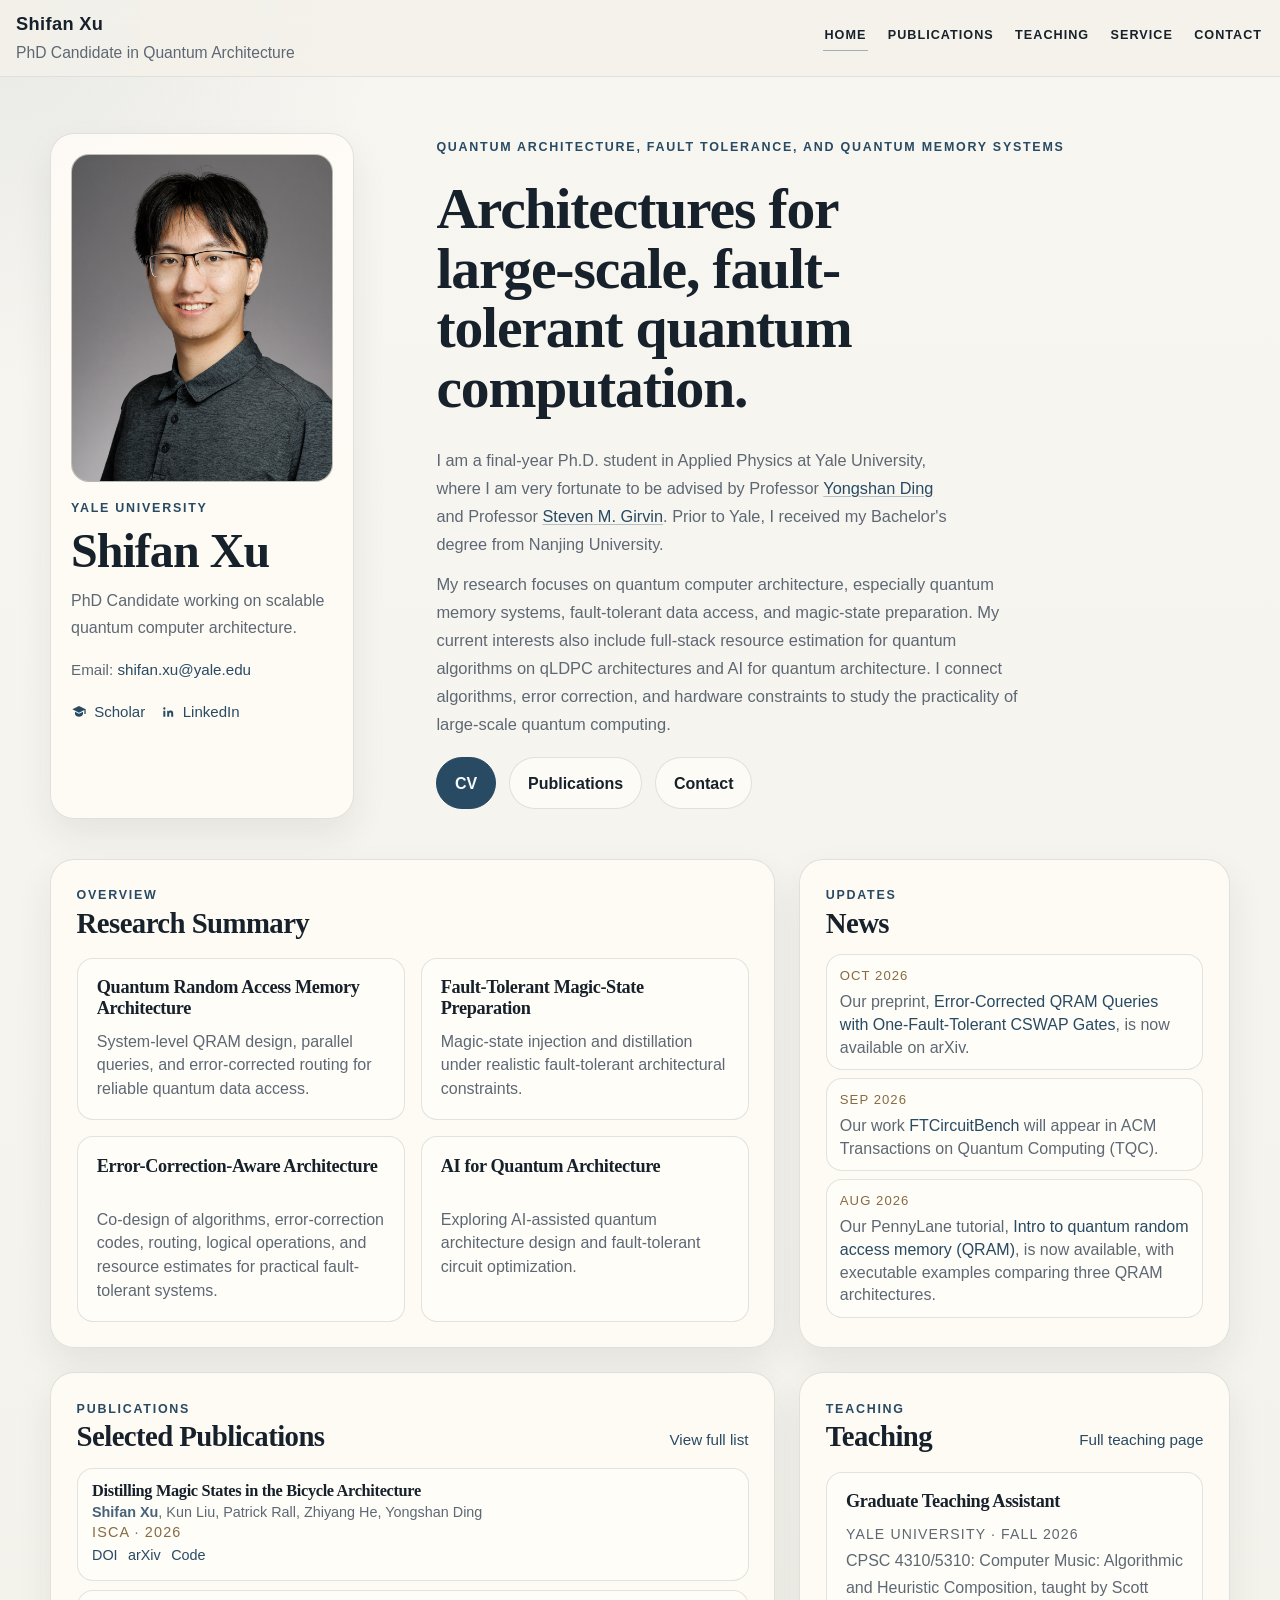
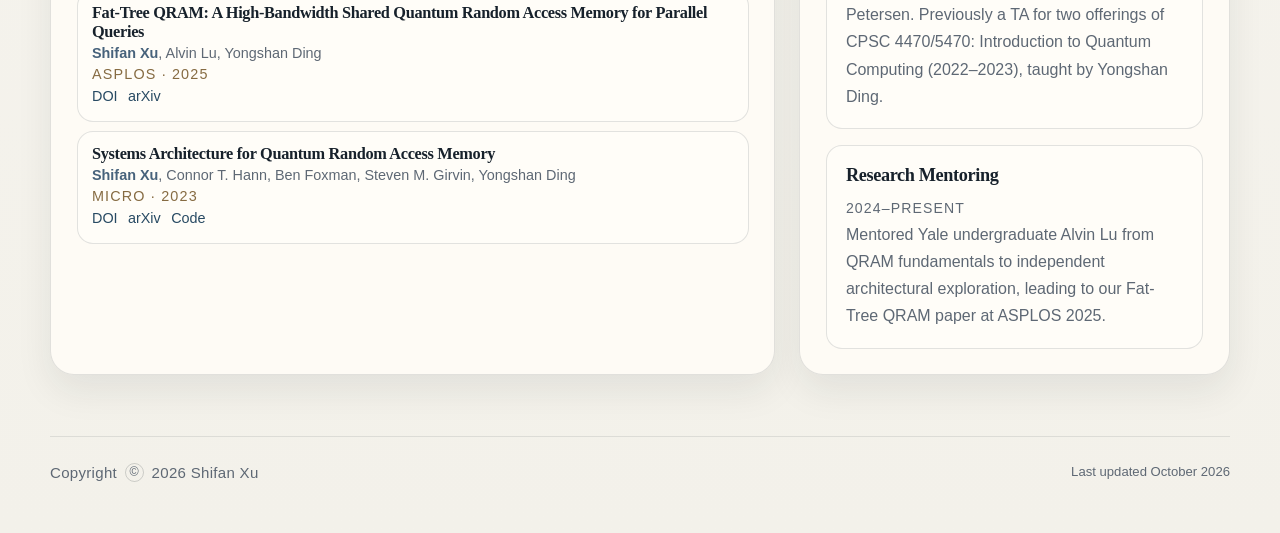
==== index.html @ 145b83e3 "Use researched to describe visiting and internship research" ====
<!DOCTYPE html>
<html lang="en">
<head>
  <meta charset="UTF-8" />
  <meta name="viewport" content="width=device-width, initial-scale=1.0" />
  <title>Shifan Xu | Academic Homepage</title>
  <meta
    name="description"
    content="Academic homepage of Shifan Xu, featuring research directions, selected publications, and recent updates."
  />
  <link rel="stylesheet" href="css/style.css?v=20260811" />
</head>
<body>
  <header class="site-header">
    <div class="site-shell site-nav-shell site-nav">
      <a class="brand" href="index.html" aria-label="Shifan Xu homepage">
        <span class="brand-name">Shifan Xu</span>
        <span class="brand-role">PhD Candidate in Quantum Architecture</span>
      </a>
      <nav class="nav-links" aria-label="Main navigation">
        <a class="active" href="index.html">Home</a>
        <a href="publications.html">Publications</a>
        <a href="teaching.html">Teaching</a>
        <a href="service.html">Service</a>
        <a href="contact.html">Contact</a>
      </nav>
    </div>
  </header>

  <main>
    <section class="hero">
      <div class="site-shell hero-grid">
        <aside class="profile-panel">
          <div class="profile-frame">
            <img src="images/profile.JPG" alt="Portrait of Shifan Xu" />
          </div>
          <div class="profile-details">
            <p class="profile-label">Yale University</p>
            <h1>Shifan Xu</h1>
            <p class="profile-role">PhD Candidate working on scalable quantum computer architecture.</p>
          </div>
          <p class="profile-email">
            Email: <a href="mailto:shifan.xu@yale.edu">shifan.xu@yale.edu</a>
          </p>
          <div class="profile-links">
            <a class="icon-link" href="https://scholar.google.com/citations?user=kkj2m90AAAAJ&hl=en">
              <span class="icon-mark" aria-hidden="true">
                <svg viewBox="0 0 24 24" focusable="false">
                  <path d="M12 3 2 8l10 5 8-4v6h2V8L12 3Zm-6 8.8V15c0 2.4 3.1 4 6 4s6-1.6 6-4v-3.2l-6 3-6-3Z"></path>
                </svg>
              </span>
              <span>Scholar</span>
            </a>
            <a class="icon-link" href="https://www.linkedin.com/in/shifan-xu-92817721b/">
              <span class="icon-mark" aria-hidden="true">
                <svg viewBox="0 0 24 24" focusable="false">
                  <path d="M6.5 8.5A1.5 1.5 0 1 0 6.5 5a1.5 1.5 0 0 0 0 3.5ZM5 10h3v9H5v-9Zm5 0h2.9v1.3h.1c.4-.8 1.4-1.6 3-1.6 3.2 0 3.8 2.1 3.8 4.8V19h-3v-4c0-1 0-2.3-1.4-2.3s-1.6 1.1-1.6 2.2V19h-3v-9Z"></path>
                </svg>
              </span>
              <span>LinkedIn</span>
            </a>
          </div>
        </aside>

        <section class="hero-copy">
          <p class="eyebrow">Quantum architecture, fault tolerance, and quantum memory systems</p>
          <h2>Architectures for large-scale, fault-tolerant quantum computation.</h2>
          <p class="hero-intro">
            I am a final-year Ph.D. student in Applied Physics at Yale University, where I am very fortunate to be
            advised by Professor <a href="https://www.yongshanding.com/">Yongshan Ding</a> and Professor <a href="https://girvin.sites.yale.edu/">Steven M. Girvin</a>. Prior to Yale, I received my
            Bachelor's degree from Nanjing University.
          </p>
          <p class="hero-summary">
            My research focuses on quantum computer architecture, especially quantum memory systems,
            fault-tolerant data access, and magic-state preparation. My current interests also include
            full-stack resource estimation for quantum algorithms on qLDPC architectures and AI for quantum architecture.
            I connect algorithms, error correction, and hardware constraints to study the practicality of large-scale quantum computing.
          </p>
          <div class="hero-actions">
            <a class="button button-primary" href="Shifan_Xu_CV.pdf?v=20261016f">CV</a>
            <a class="button" href="publications.html">Publications</a>
            <a class="button" href="contact.html">Contact</a>
          </div>
        </section>
      </div>
    </section>

    <section class="section-block">
      <div class="site-shell home-layout">
        <section class="surface section-card home-research">
          <div class="section-heading">
            <div>
              <p class="section-kicker">Overview</p>
              <h3>Research Summary</h3>
            </div>
          </div>
          <div class="feature-grid">
            <article class="feature-card">
              <h4>Quantum Random Access Memory Architecture</h4>
              <p>System-level QRAM design, parallel queries, and error-corrected routing for reliable quantum data access.</p>
            </article>
            <article class="feature-card">
              <h4>Fault-Tolerant Magic-State Preparation</h4>
              <p>Magic-state injection and distillation under realistic fault-tolerant architectural constraints.</p>
            </article>
            <article class="feature-card">
              <h4>Error-Correction-Aware Architecture</h4>
              <p>Co-design of algorithms, error-correction codes, routing, logical operations, and resource estimates for practical fault-tolerant systems.</p>
            </article>
            <article class="feature-card">
              <h4>AI for Quantum Architecture</h4>
              <p>Exploring AI-assisted quantum architecture design and fault-tolerant circuit optimization.</p>
            </article>
          </div>
        </section>

        <section class="surface section-card home-news">
          <div class="section-heading">
            <div>
              <p class="section-kicker">Updates</p>
              <h3>News</h3>
            </div>
          </div>
          <div id="selected-news" class="news-list" aria-live="polite"></div>
        </section>

        <section class="surface section-card home-publications">
          <div class="section-heading">
            <div>
              <p class="section-kicker">Publications</p>
              <h3>Selected Publications</h3>
            </div>
            <a class="text-link" href="publications.html">View full list</a>
          </div>
          <div id="selected-publications" class="publication-list" aria-live="polite"></div>
        </section>

        <section class="surface section-card home-teaching">
          <div class="section-heading">
            <div>
              <p class="section-kicker">Teaching</p>
              <h3>Teaching</h3>
            </div>
            <a class="text-link" href="teaching.html">Full teaching page</a>
          </div>
          <div class="teaching-list">
            <article class="teaching-item">
              <h4>Graduate Teaching Assistant</h4>
              <p class="item-meta">Yale University · Fall 2026</p>
              <p>CPSC 4310/5310: Computer Music: Algorithmic and Heuristic Composition, taught by Scott Petersen. Previously a TA for two offerings of CPSC 4470/5470: Introduction to Quantum Computing (2022–2023), taught by Yongshan Ding.</p>
            </article>
            <article class="teaching-item">
              <h4>Research Mentoring</h4>
              <p class="item-meta">2024–Present</p>
              <p>Mentored Yale undergraduate Alvin Lu from QRAM fundamentals to independent architectural exploration, leading to our Fat-Tree QRAM paper at ASPLOS 2025.</p>
            </article>
          </div>
        </section>
      </div>
    </section>
  </main>

  <footer class="site-footer">
    <div class="site-shell footer-inner">
      <p class="footer-note">Copyright <span class="footer-icon" aria-hidden="true">©</span> 2026 Shifan Xu</p>
      <p class="footer-updated">Last updated October 2026</p>
    </div>
  </footer>

  <script src="js/navigation.js?v=20260906b"></script>
  <script src="js/publications.js?v=20261016"></script>
  <script src="js/news.js?v=20261016"></script>
  <script src="js/home.js?v=20260906"></script>
</body>
</html>
---- css/style.css ----
:root {
  --bg: #f3f1ea;
  --surface: rgba(255, 252, 246, 0.88);
  --surface-strong: #fffdf8;
  --surface-alt: #ece7dc;
  --text: #17212b;
  --muted: #5e6874;
  --line: rgba(23, 33, 43, 0.12);
  --accent: #284a63;
  --accent-soft: #dce7ef;
  --accent-warm: #866b42;
  --shadow: 0 16px 36px rgba(23, 33, 43, 0.08);
  --radius-lg: 24px;
  --radius-md: 16px;
  --radius-sm: 10px;
  --maxw: 1180px;
  --navw: 1320px;
  --maxw-narrow: 860px;
}

*,
*::before,
*::after {
  box-sizing: border-box;
}

html {
  scroll-behavior: smooth;
}

body {
  margin: 0;
  color: var(--text);
  font-family: "Inter", "Segoe UI", Helvetica, Arial, sans-serif;
  line-height: 1.7;
  background:
    radial-gradient(circle at top left, rgba(40, 74, 99, 0.08), transparent 24rem),
    linear-gradient(180deg, #f8f6f1 0%, var(--bg) 100%);
}

img {
  display: block;
  max-width: 100%;
}

a {
  color: var(--accent);
  text-decoration: none;
}

a:hover {
  text-decoration: underline;
}

h1,
h2,
h3,
h4 {
  margin: 0;
  font-family: "Iowan Old Style", "Palatino Linotype", "Book Antiqua", Georgia, serif;
  font-weight: 600;
  letter-spacing: -0.02em;
  line-height: 1.12;
}

p {
  margin: 0;
}

ul {
  margin: 0;
  padding: 0;
}

.site-shell {
  width: min(var(--maxw), calc(100% - 2rem));
  margin: 0 auto;
}

.site-nav-shell {
  width: min(var(--navw), calc(100% - 2rem));
}

.narrow-shell {
  width: min(var(--maxw-narrow), calc(100% - 2rem));
}

.site-header {
  position: sticky;
  top: 0;
  z-index: 50;
  backdrop-filter: blur(12px);
  background: rgba(243, 241, 234, 0.84);
  border-bottom: 1px solid rgba(23, 33, 43, 0.08);
}

.site-nav {
  display: flex;
  align-items: center;
  justify-content: space-between;
  gap: 1.25rem;
  min-height: 4.75rem;
  transition: gap 0.24s ease, min-height 0.24s ease, padding 0.24s ease;
}

.brand {
  display: inline-flex;
  flex-direction: column;
  color: var(--text);
  flex: 0 0 auto;
  transition: opacity 0.22s ease, transform 0.22s ease, max-height 0.24s ease;
}

.brand:hover {
  text-decoration: none;
}

.brand-name {
  font-weight: 700;
  font-size: 1.14rem;
  letter-spacing: 0.02em;
}

.brand-role {
  color: var(--muted);
  font-size: 0.98rem;
}

.nav-links {
  display: flex;
  flex-wrap: wrap;
  gap: 1.1rem;
}

.nav-links a {
  color: var(--text);
  font-size: 0.79rem;
  font-weight: 600;
  letter-spacing: 0.08em;
  text-transform: uppercase;
  padding: 0 0.12rem 0.25rem;
  border-bottom: 1px solid transparent;
}

.nav-links a.active,
.nav-links a:hover {
  border-color: rgba(40, 74, 99, 0.4);
  text-decoration: none;
}

.hero,
.page-hero {
  padding: 3.5rem 0 1.5rem;
}

.hero-grid {
  display: grid;
  grid-template-columns: minmax(16.5rem, 19rem) minmax(0, 1.32fr);
  gap: 2rem;
  align-items: stretch;
}

.surface,
.profile-panel {
  border: 1px solid var(--line);
  background: var(--surface);
  box-shadow: var(--shadow);
  border-radius: var(--radius-lg);
}

.profile-panel {
  padding: 1.25rem;
  display: grid;
  gap: 1rem;
  align-content: start;
}

.profile-frame {
  border-radius: calc(var(--radius-lg) - 6px);
  overflow: hidden;
  border: 1px solid var(--line);
  background:
    linear-gradient(140deg, rgba(40, 74, 99, 0.18), rgba(134, 107, 66, 0.12)),
    var(--surface-alt);
  aspect-ratio: 4 / 5;
}

.profile-frame img {
  width: 100%;
  height: 100%;
  object-fit: cover;
  object-position: center top;
}

.profile-placeholder {
  width: 100%;
  height: 100%;
  display: grid;
  place-items: center;
  color: var(--muted);
  font-size: 0.96rem;
  letter-spacing: 0.08em;
  text-transform: uppercase;
}

.profile-label,
.section-kicker,
.eyebrow {
  color: var(--accent);
  text-transform: uppercase;
  letter-spacing: 0.14em;
  font-size: 0.78rem;
  font-weight: 700;
}

.profile-details h1 {
  font-size: clamp(2rem, 3.8vw, 3rem);
  margin-top: 0.35rem;
}

.profile-role {
  margin-top: 0.55rem;
  color: var(--muted);
}

.profile-email {
  color: var(--muted);
  font-size: 0.95rem;
}

.profile-email a {
  color: var(--accent);
}

.profile-links {
  display: flex;
  flex-wrap: wrap;
  gap: 0.9rem;
  font-size: 0.94rem;
}

.profile-links a {
  color: var(--accent);
  word-break: break-word;
}

.icon-link,
.icon-button {
  display: inline-flex;
  align-items: center;
  gap: 0.45rem;
}

.icon-mark {
  display: inline-flex;
  align-items: center;
  justify-content: center;
  width: 1rem;
  height: 1rem;
  flex: 0 0 1rem;
}

.icon-mark svg {
  width: 100%;
  height: 100%;
  fill: currentColor;
}

.contact-grid {
  display: grid;
  gap: 0.9rem;
}

.contact-grid div {
  display: grid;
  gap: 0.15rem;
}

.contact-grid dt {
  color: var(--muted);
  font-size: 0.84rem;
  text-transform: uppercase;
  letter-spacing: 0.08em;
}

.contact-grid dd {
  margin: 0;
}

.hero-copy {
  display: grid;
  gap: 0;
  padding: 0.25rem 0 0.6rem 3.15rem;
  min-height: 100%;
  align-content: stretch;
  grid-template-rows: auto auto auto 1fr auto;
}

.eyebrow {
  margin-bottom: 1.28rem;
}

.hero-copy h2 {
  font-size: clamp(2.2rem, 5vw, 3.6rem);
  max-width: 16ch;
  line-height: 1.04;
  text-wrap: balance;
  margin-bottom: 1.82rem;
}

.hero-intro {
  max-width: 58ch;
  font-size: 1.02rem;
  color: var(--muted);
  margin-bottom: 0.72rem;
}

.hero-intro a {
  color: var(--accent);
  text-decoration: underline;
  text-decoration-color: rgba(40, 74, 99, 0.32);
  text-underline-offset: 0.14em;
}

.hero-intro a:hover {
  text-decoration-color: currentColor;
}

.page-title {
  font-size: clamp(1.9rem, 4vw, 2.85rem);
  max-width: 24ch;
  line-height: 1.08;
  text-wrap: balance;
}

.hero-summary,
.page-summary {
  max-width: 64ch;
  color: var(--muted);
  font-size: 1.03rem;
}

.hero-summary {
  margin-bottom: 1.2rem;
}

.hero-actions {
  display: flex;
  flex-wrap: wrap;
  gap: 0.85rem;
}

.button {
  display: inline-flex;
  align-items: center;
  justify-content: center;
  min-height: 2.8rem;
  padding: 0.72rem 1.1rem;
  border-radius: 999px;
  border: 1px solid var(--line);
  background: rgba(255, 253, 248, 0.76);
  color: var(--text);
  font-weight: 600;
  transition: transform 0.18s ease, border-color 0.18s ease, background 0.18s ease;
}

.button:hover {
  text-decoration: none;
  transform: translateY(-1px);
  border-color: rgba(40, 74, 99, 0.26);
}

.button-primary {
  background: var(--accent);
  color: #f8fafc;
  border-color: var(--accent);
}

.page-main {
  padding-bottom: 4.5rem;
}

.section-block {
  padding: 1rem 0 1.5rem;
}

.section-block-tight {
  padding-top: 0.3rem;
}

.section-grid {
  display: grid;
  grid-template-columns: minmax(0, 1.4fr) minmax(18rem, 0.82fr);
  gap: 1.5rem;
  align-items: start;
}

.home-layout {
  display: grid;
  grid-template-columns: minmax(0, 1.38fr) minmax(18rem, 0.82fr);
  grid-template-areas:
    "research news"
    "publications teaching";
  gap: 1.5rem;
  align-items: stretch;
}

.home-research {
  grid-area: research;
}

.home-news {
  grid-area: news;
}

.home-news .section-heading {
  margin-bottom: 0.95rem;
}

.home-news .news-list {
  gap: 0.48rem;
}

.home-news .news-card {
  padding: 0.38rem 0.82rem 0.62rem;
}

.home-news .news-card p {
  line-height: 1.42;
  margin-top: 0.18rem;
}

.home-news .news-card time {
  font-size: 0.82rem;
  line-height: 1;
}

.home-publications {
  grid-area: publications;
}

.home-publications .section-heading {
  margin-bottom: 0.95rem;
}

.home-publications .publication-list {
  gap: 0.55rem;
}

.home-publications .publication-item {
  padding: 0.78rem 0.9rem;
  gap: 0.14rem;
}

.home-publications .publication-title {
  font-size: 1.02rem;
  line-height: 1.18;
}

.home-publications .publication-authors,
.home-publications .publication-venue,
.home-publications .publication-links {
  font-size: 0.9rem;
}

.home-publications .publication-authors {
  line-height: 1.32;
}

.home-publications .publication-venue {
  line-height: 1.1;
  margin-top: 0.1rem;
  margin-bottom: -0.04rem;
}

.home-publications .publication-links {
  gap: 0.65rem;
  margin-top: 0;
}

.home-teaching {
  grid-area: teaching;
}

.stack-column {
  display: grid;
  gap: 1.5rem;
}

.section-card {
  padding: 1.6rem;
}

.section-heading {
  display: flex;
  align-items: end;
  justify-content: space-between;
  gap: 1rem;
  margin-bottom: 1.2rem;
}

.section-heading h3,
.prose-card h2 {
  font-size: 1.8rem;
}

.text-link {
  white-space: nowrap;
  font-size: 0.95rem;
}

.feature-grid {
  display: grid;
  grid-template-columns: repeat(2, minmax(0, 1fr));
  gap: 1rem;
}

.feature-card,
.topic-item,
.teaching-item,
.publication-item,
.news-card,
.year-block,
.news-list li,
.link-list li {
  border: 1px solid var(--line);
  border-radius: var(--radius-md);
  background: var(--surface-strong);
}

.feature-card,
.topic-item,
.teaching-item,
.publication-item,
.news-card {
  padding: 1.15rem 1.2rem;
}

.feature-card {
  display: grid;
  align-content: start;
}

.feature-card h4,
.topic-item h3,
.teaching-item h3,
.teaching-item h4,
.publication-title {
  font-size: 1.14rem;
}

.feature-card h4 {
  margin-bottom: 0.3rem;
  min-height: 2.6em;
}

.topic-item h3,
.teaching-item h3,
.teaching-item h4 {
  margin-bottom: 0.72rem;
}

.feature-card p,
.topic-item p,
.teaching-item p,
.publication-authors,
.publication-venue,
.news-list p {
  color: var(--muted);
}

.feature-card p {
  line-height: 1.48;
}

.news-list,
.link-list,
.teaching-list,
.topic-stack,
.publication-list {
  display: grid;
  gap: 1rem;
}

.news-list,
.link-list {
  list-style: none;
}

.news-list li,
.news-card,
.link-list li {
  padding: 1rem 1.05rem;
}

.news-list time,
.item-meta,
.publication-venue {
  color: var(--accent-warm);
  font-size: 0.88rem;
  letter-spacing: 0.08em;
  text-transform: uppercase;
}

.link-list {
  list-style: none;
}

.link-list a {
  color: var(--text);
}

.detail-list {
  margin: 0;
  padding-left: 1.15rem;
  color: var(--muted);
}

.detail-list li + li {
  margin-top: 0.4rem;
}

.prose-card {
  display: grid;
  gap: 1rem;
}

.publication-item {
  display: grid;
  gap: 0.45rem;
}

.publication-title {
  font-family: "Iowan Old Style", "Palatino Linotype", "Book Antiqua", Georgia, serif;
  font-weight: 600;
}

.publication-authors a {
  color: inherit;
  text-decoration: underline;
  text-decoration-color: rgba(40, 74, 99, 0.28);
  text-underline-offset: 0.14em;
}

.publication-authors a:hover {
  color: var(--accent);
  text-decoration-color: currentColor;
}

.author-note-marker {
  font-size: 0.72em;
  line-height: 0;
  margin-left: 0.08em;
  vertical-align: super;
}

.author-self {
  color: #47627b;
  font-weight: 600;
}

.publication-note {
  color: var(--muted);
  font-size: 0.88rem;
  line-height: 1.25;
  margin-top: -0.18rem;
}

.publication-links {
  display: flex;
  flex-wrap: wrap;
  gap: 0.85rem;
  font-size: 0.94rem;
}

.publication-links a {
  color: var(--accent);
}

.publication-list-empty {
  padding: 1rem 0;
  color: var(--muted);
}

.publication-list-full {
  gap: 1.25rem;
}

.year-block {
  padding: 1.1rem;
}

.year-heading {
  margin-bottom: 1rem;
  font-size: 1.3rem;
}

.site-footer {
  padding: 2.3rem 0 3rem;
}

.footer-inner {
  display: flex;
  justify-content: space-between;
  align-items: center;
  gap: 1rem;
  padding-top: 1.4rem;
  border-top: 1px solid rgba(23, 33, 43, 0.1);
  color: var(--muted);
  font-size: 0.94rem;
}

.footer-note {
  display: inline-flex;
  align-items: center;
  gap: 0.48rem;
  letter-spacing: 0.02em;
}

.footer-icon {
  display: inline-flex;
  align-items: center;
  justify-content: center;
  width: 1.2rem;
  height: 1.2rem;
  border: 1px solid rgba(23, 33, 43, 0.18);
  border-radius: 50%;
  color: var(--accent-strong);
  font-size: 0.78rem;
  line-height: 1;
}

.footer-updated {
  min-width: 0;
  margin: 0;
  color: var(--muted);
  font-size: 0.82rem;
  text-align: right;
}

@media (max-width: 960px) {
  .hero-grid,
  .section-grid,
  .home-layout,
  .feature-grid {
    grid-template-columns: 1fr;
  }

  .home-layout {
    grid-template-areas:
      "research"
      "news"
      "publications"
      "teaching";
  }

  .hero-copy {
    padding: 0.2rem 0 0;
  }
}

@media (max-width: 720px) {
  .site-nav,
  .footer-inner,
  .section-heading {
    flex-direction: column;
    align-items: start;
  }

  .site-nav {
    gap: 1rem;
    padding: 1rem 0;
  }

  .site-header.is-compact .site-nav {
    gap: 0.22rem;
    min-height: 3.45rem;
    padding: 0.72rem 0;
  }

  .brand {
    max-height: 3.6rem;
    opacity: 1;
    overflow: hidden;
    transform: translateY(0) scale(1);
    transform-origin: top left;
  }

  .site-header.is-compact .brand {
    max-height: 0;
    opacity: 0;
    transform: translateY(-0.38rem) scale(0.97);
    pointer-events: none;
  }

  .hero,
  .page-hero {
    padding-top: 2rem;
  }

  .section-card,
  .profile-panel {
    padding: 1.2rem;
  }

  .hero-actions,
  .publication-links {
    gap: 0.65rem;
  }

  .hero-copy h2,
  .page-title {
    max-width: none;
    text-wrap: pretty;
  }
}
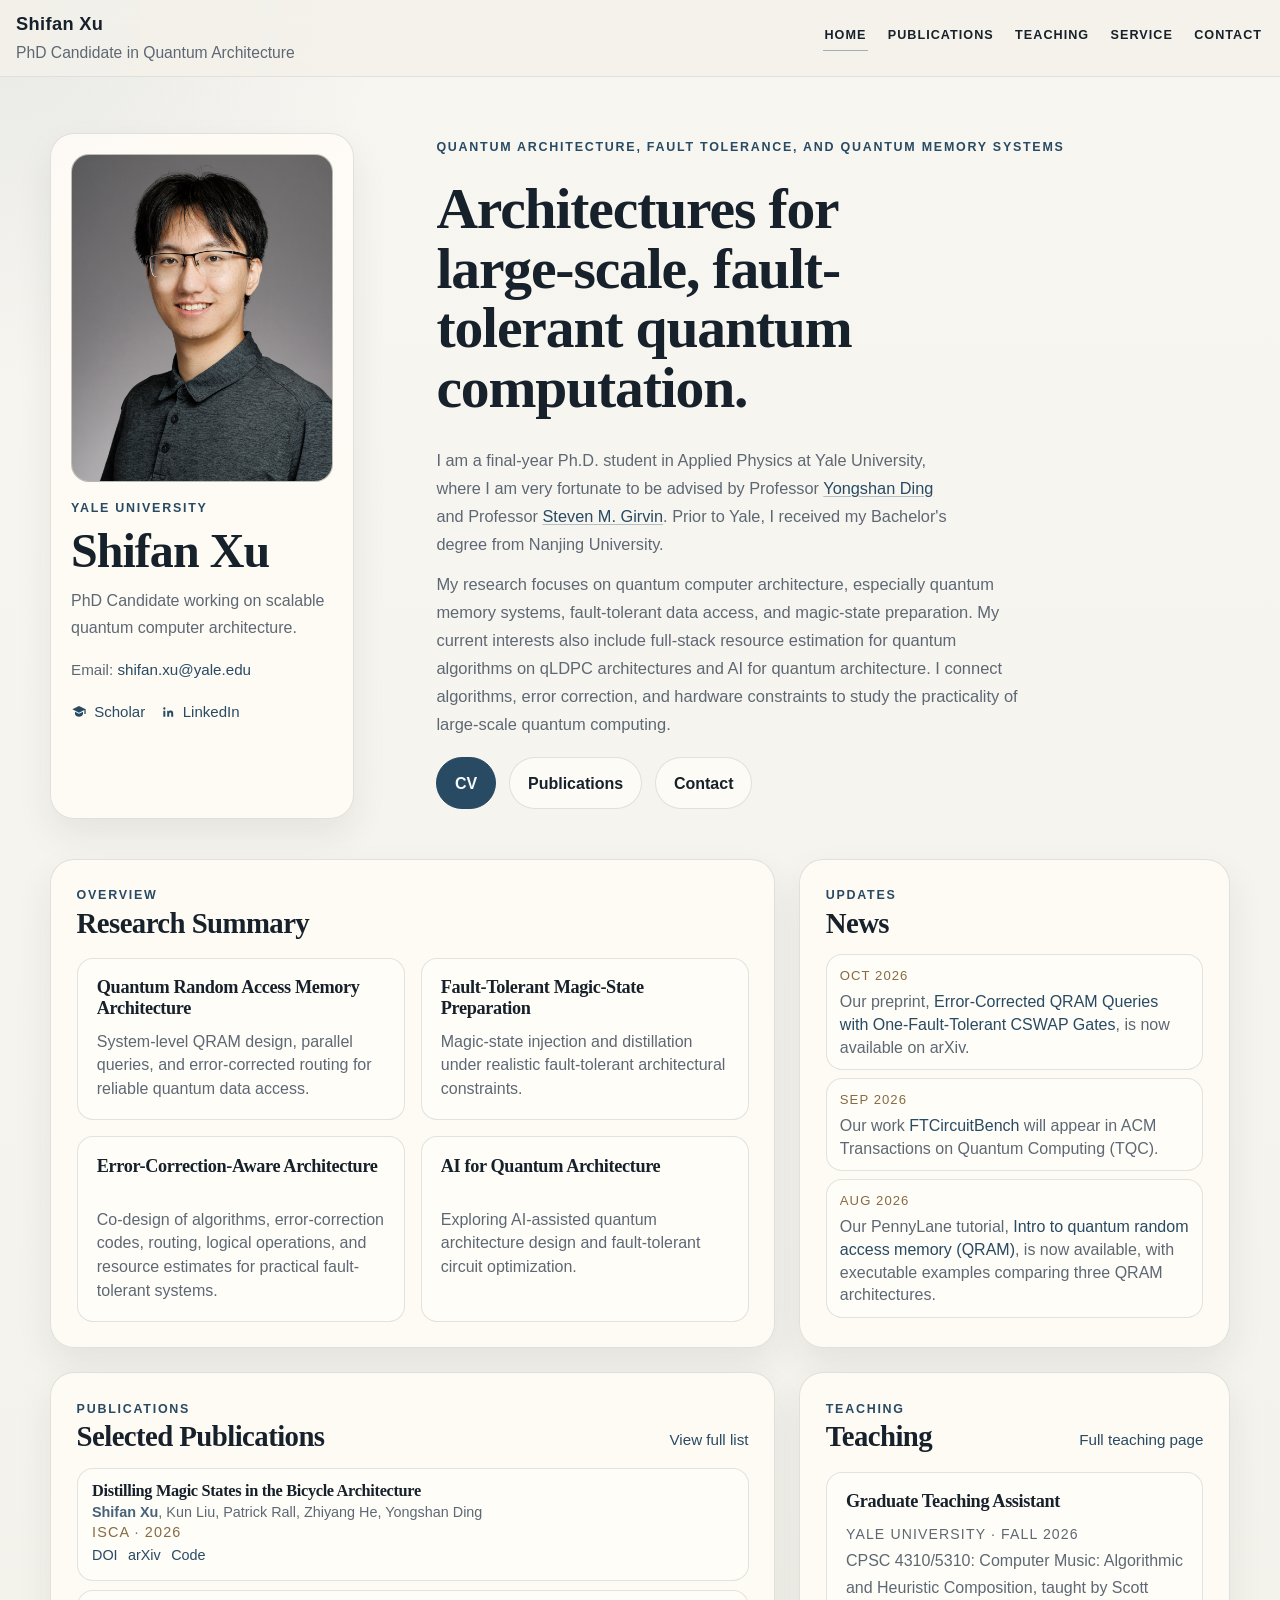
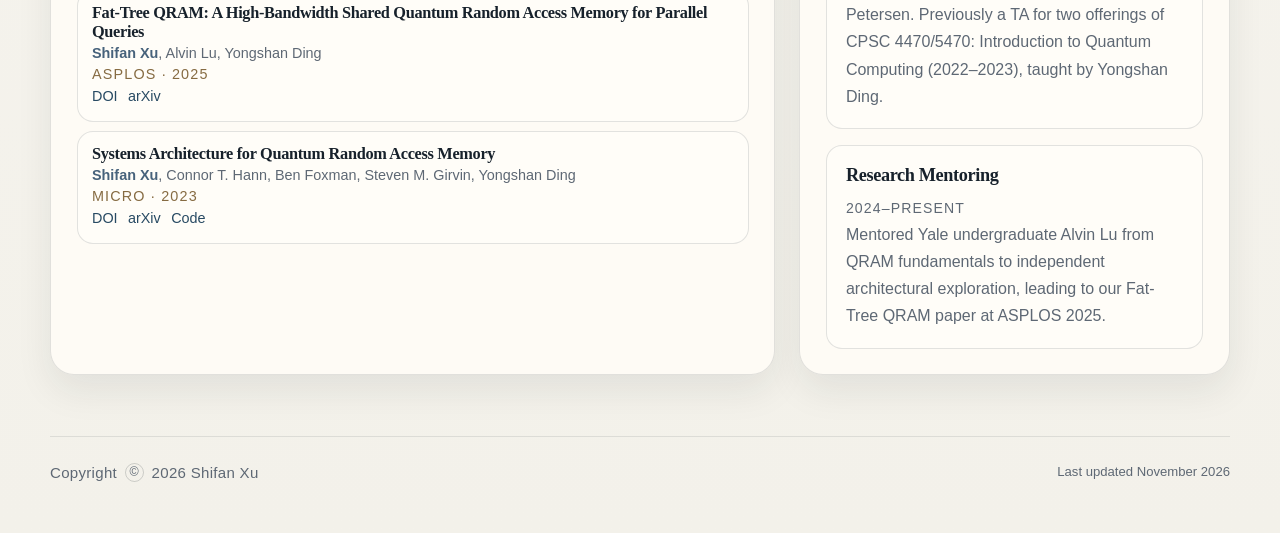
==== commit 65751fd7: "Add logical-operation preprint and publish updated academic CV" ====
--- a/index.html
+++ b/index.html
@@ -77,7 +77,7 @@
             I connect algorithms, error correction, and hardware constraints to study the practicality of large-scale quantum computing.
           </p>
           <div class="hero-actions">
-            <a class="button button-primary" href="Shifan_Xu_CV.pdf?v=20261016f">CV</a>
+            <a class="button button-primary" href="Shifan_Xu_CV.pdf?v=20261101">CV</a>
             <a class="button" href="publications.html">Publications</a>
             <a class="button" href="contact.html">Contact</a>
           </div>
@@ -163,12 +163,12 @@
   <footer class="site-footer">
     <div class="site-shell footer-inner">
       <p class="footer-note">Copyright <span class="footer-icon" aria-hidden="true">©</span> 2026 Shifan Xu</p>
-      <p class="footer-updated">Last updated October 2026</p>
+      <p class="footer-updated">Last updated November 2026</p>
     </div>
   </footer>
 
   <script src="js/navigation.js?v=20260906b"></script>
-  <script src="js/publications.js?v=20261016"></script>
+  <script src="js/publications.js?v=20261101"></script>
   <script src="js/news.js?v=20261016"></script>
   <script src="js/home.js?v=20260906"></script>
 </body>
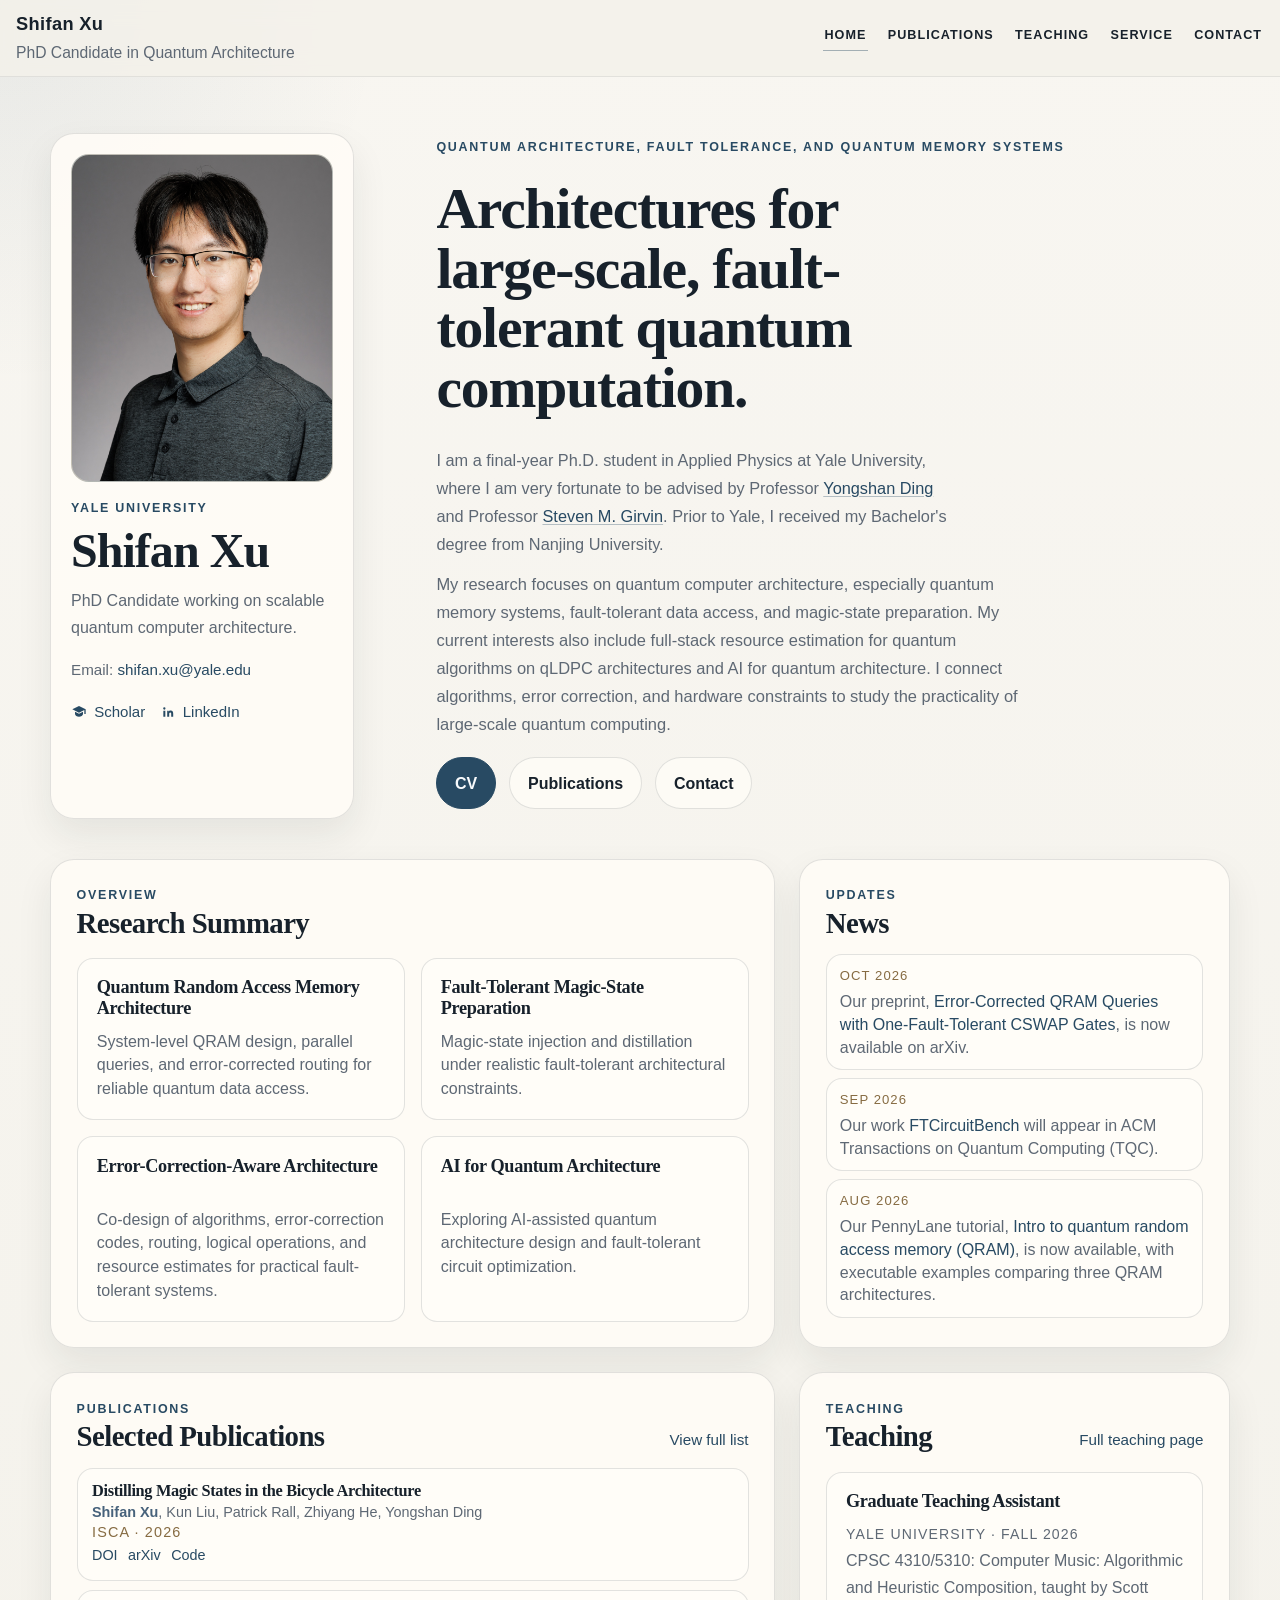
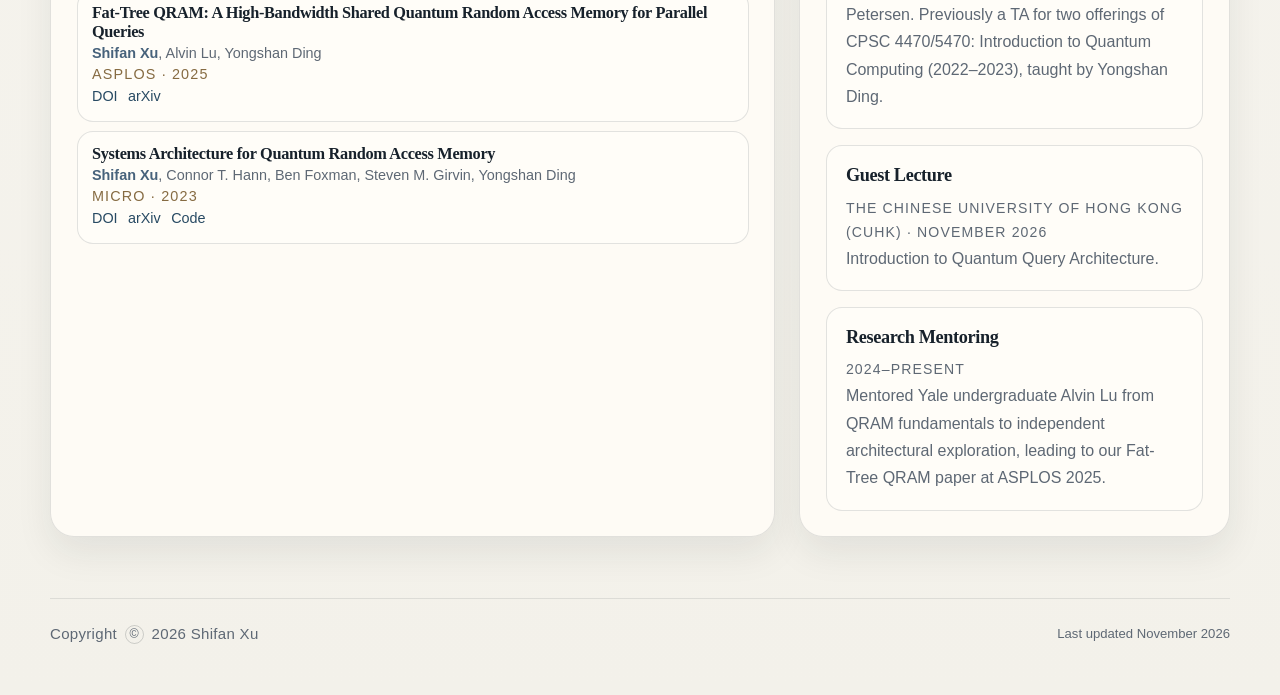
==== commit ae25789b: "Sync CUHK guest lecture to website teaching pages" ====
--- a/index.html
+++ b/index.html
@@ -77,7 +77,7 @@
             I connect algorithms, error correction, and hardware constraints to study the practicality of large-scale quantum computing.
           </p>
           <div class="hero-actions">
-            <a class="button button-primary" href="Shifan_Xu_CV.pdf?v=20261101">CV</a>
+            <a class="button button-primary" href="Shifan_Xu_CV.pdf?v=20261108">CV</a>
             <a class="button" href="publications.html">Publications</a>
             <a class="button" href="contact.html">Contact</a>
           </div>
@@ -150,6 +150,11 @@
               <p>CPSC 4310/5310: Computer Music: Algorithmic and Heuristic Composition, taught by Scott Petersen. Previously a TA for two offerings of CPSC 4470/5470: Introduction to Quantum Computing (2022–2023), taught by Yongshan Ding.</p>
             </article>
             <article class="teaching-item">
+              <h4>Guest Lecture</h4>
+              <p class="item-meta">The Chinese University of Hong Kong (CUHK) · November 2026</p>
+              <p>Introduction to Quantum Query Architecture.</p>
+            </article>
+            <article class="teaching-item">
               <h4>Research Mentoring</h4>
               <p class="item-meta">2024–Present</p>
               <p>Mentored Yale undergraduate Alvin Lu from QRAM fundamentals to independent architectural exploration, leading to our Fat-Tree QRAM paper at ASPLOS 2025.</p>
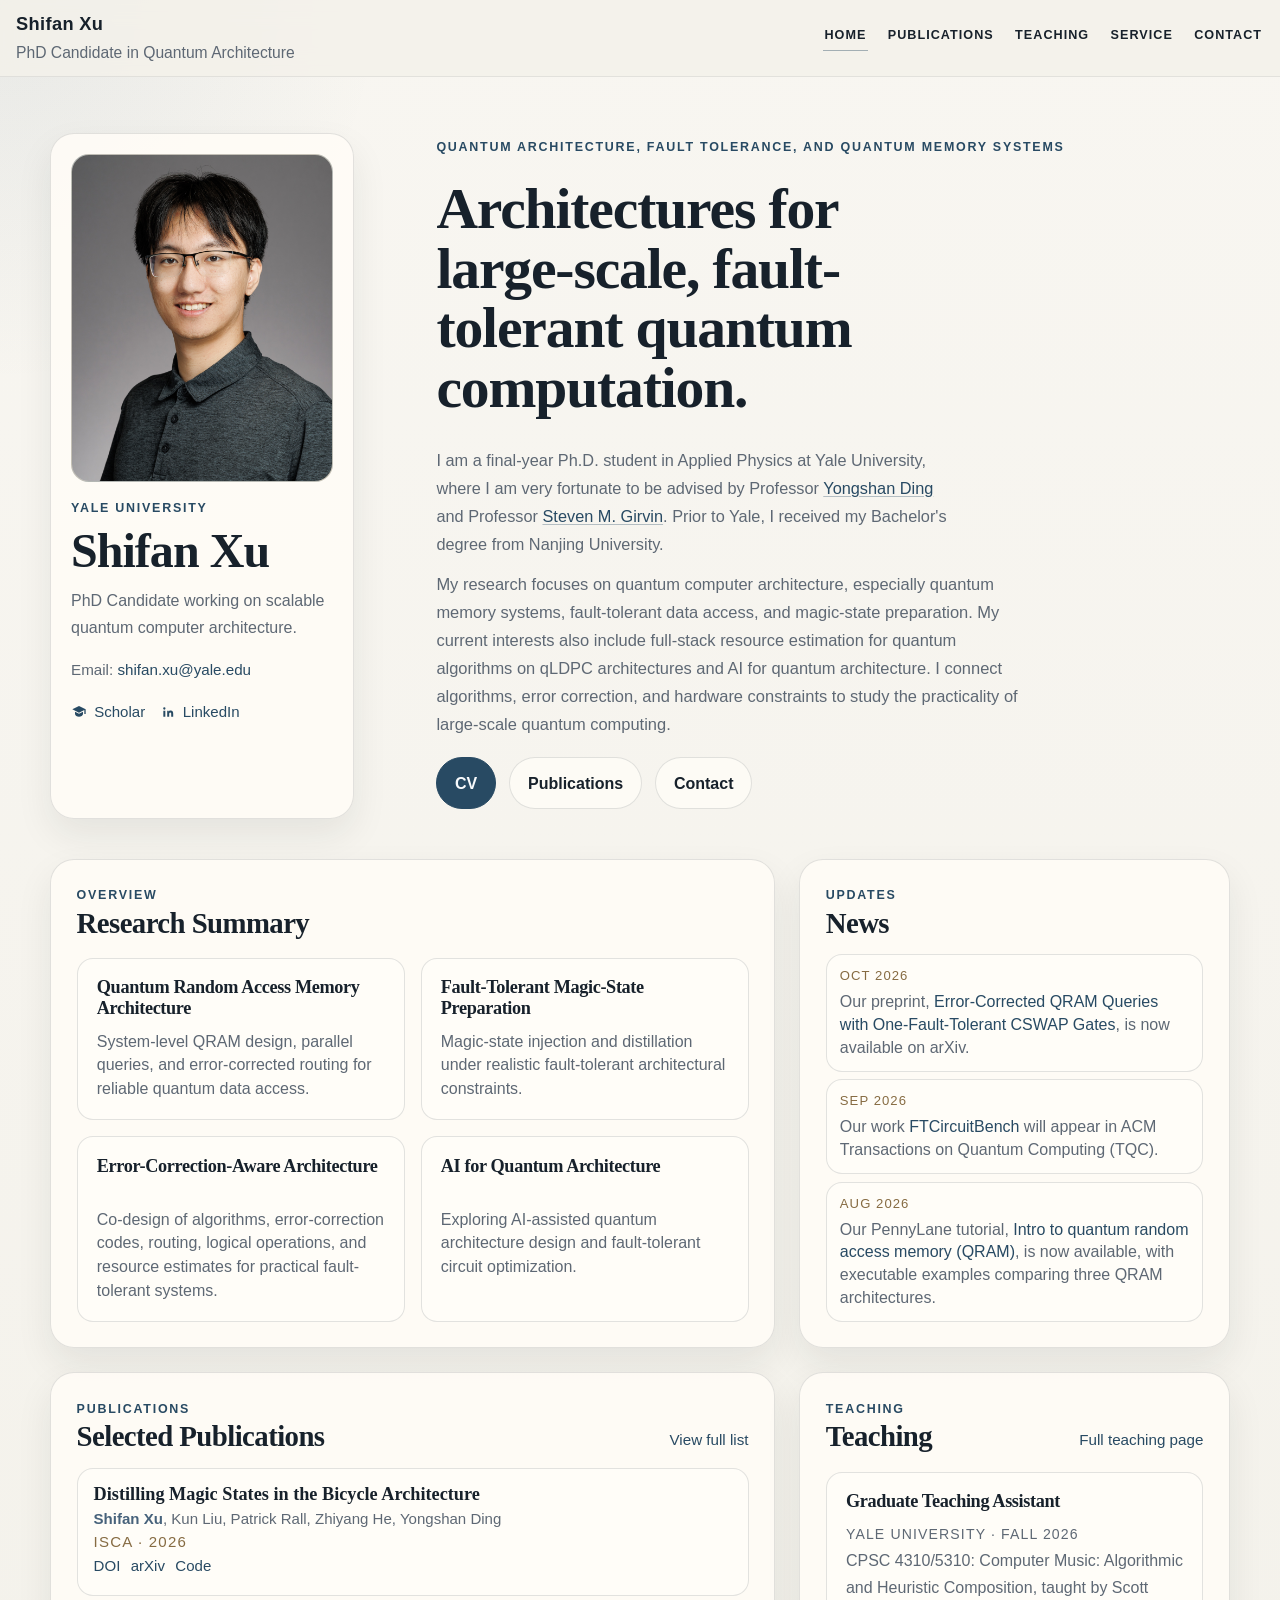
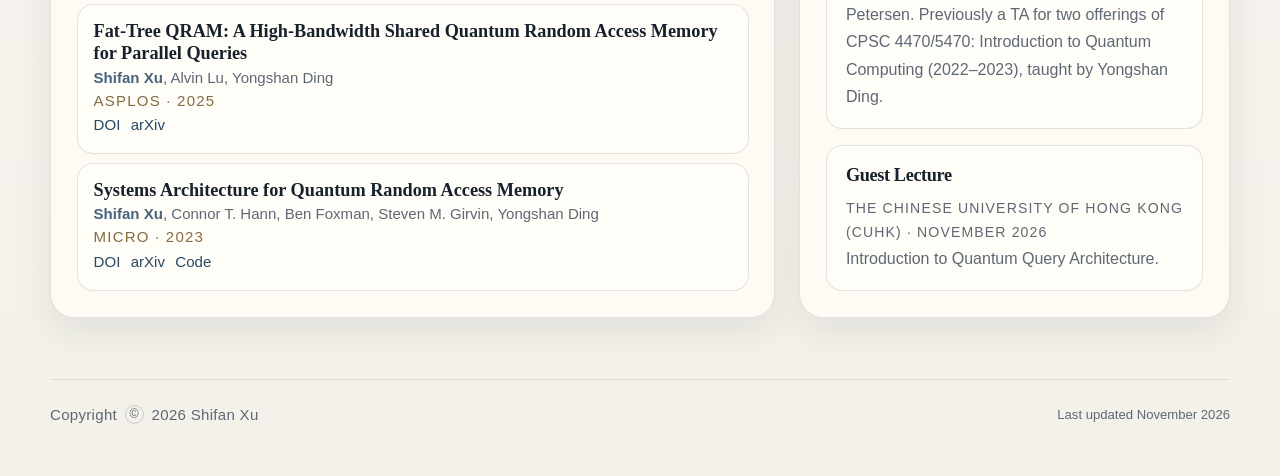
==== commit 39b8f8ce: "Balance homepage panels and simplify teaching summary" ====
--- a/index.html
+++ b/index.html
@@ -8,7 +8,7 @@
     name="description"
     content="Academic homepage of Shifan Xu, featuring research directions, selected publications, and recent updates."
   />
-  <link rel="stylesheet" href="css/style.css?v=20260811" />
+  <link rel="stylesheet" href="css/style.css?v=20261126" />
 </head>
 <body>
   <header class="site-header">
@@ -154,11 +154,6 @@
               <p class="item-meta">The Chinese University of Hong Kong (CUHK) · November 2026</p>
               <p>Introduction to Quantum Query Architecture.</p>
             </article>
-            <article class="teaching-item">
-              <h4>Research Mentoring</h4>
-              <p class="item-meta">2024–Present</p>
-              <p>Mentored Yale undergraduate Alvin Lu from QRAM fundamentals to independent architectural exploration, leading to our Fat-Tree QRAM paper at ASPLOS 2025.</p>
-            </article>
           </div>
         </section>
       </div>
--- a/css/style.css
+++ b/css/style.css
@@ -405,6 +405,19 @@
   align-items: stretch;
 }
 
+.home-layout > .section-card {
+  display: flex;
+  flex-direction: column;
+  min-width: 0;
+}
+
+.home-layout .feature-grid,
+.home-layout .news-list,
+.home-layout .publication-list,
+.home-layout .teaching-list {
+  flex: 1;
+}
+
 .home-research {
   grid-area: research;
 }
@@ -448,19 +461,21 @@
 }
 
 .home-publications .publication-item {
-  padding: 0.78rem 0.9rem;
-  gap: 0.14rem;
+  padding: 0.9rem 1rem;
+  gap: 0.22rem;
+  align-content: start;
 }
 
 .home-publications .publication-title {
-  font-size: 1.02rem;
-  line-height: 1.18;
+  font-size: 1.14rem;
+  line-height: 1.22;
+  letter-spacing: 0;
 }
 
 .home-publications .publication-authors,
 .home-publications .publication-venue,
 .home-publications .publication-links {
-  font-size: 0.9rem;
+  font-size: 0.94rem;
 }
 
 .home-publications .publication-authors {
